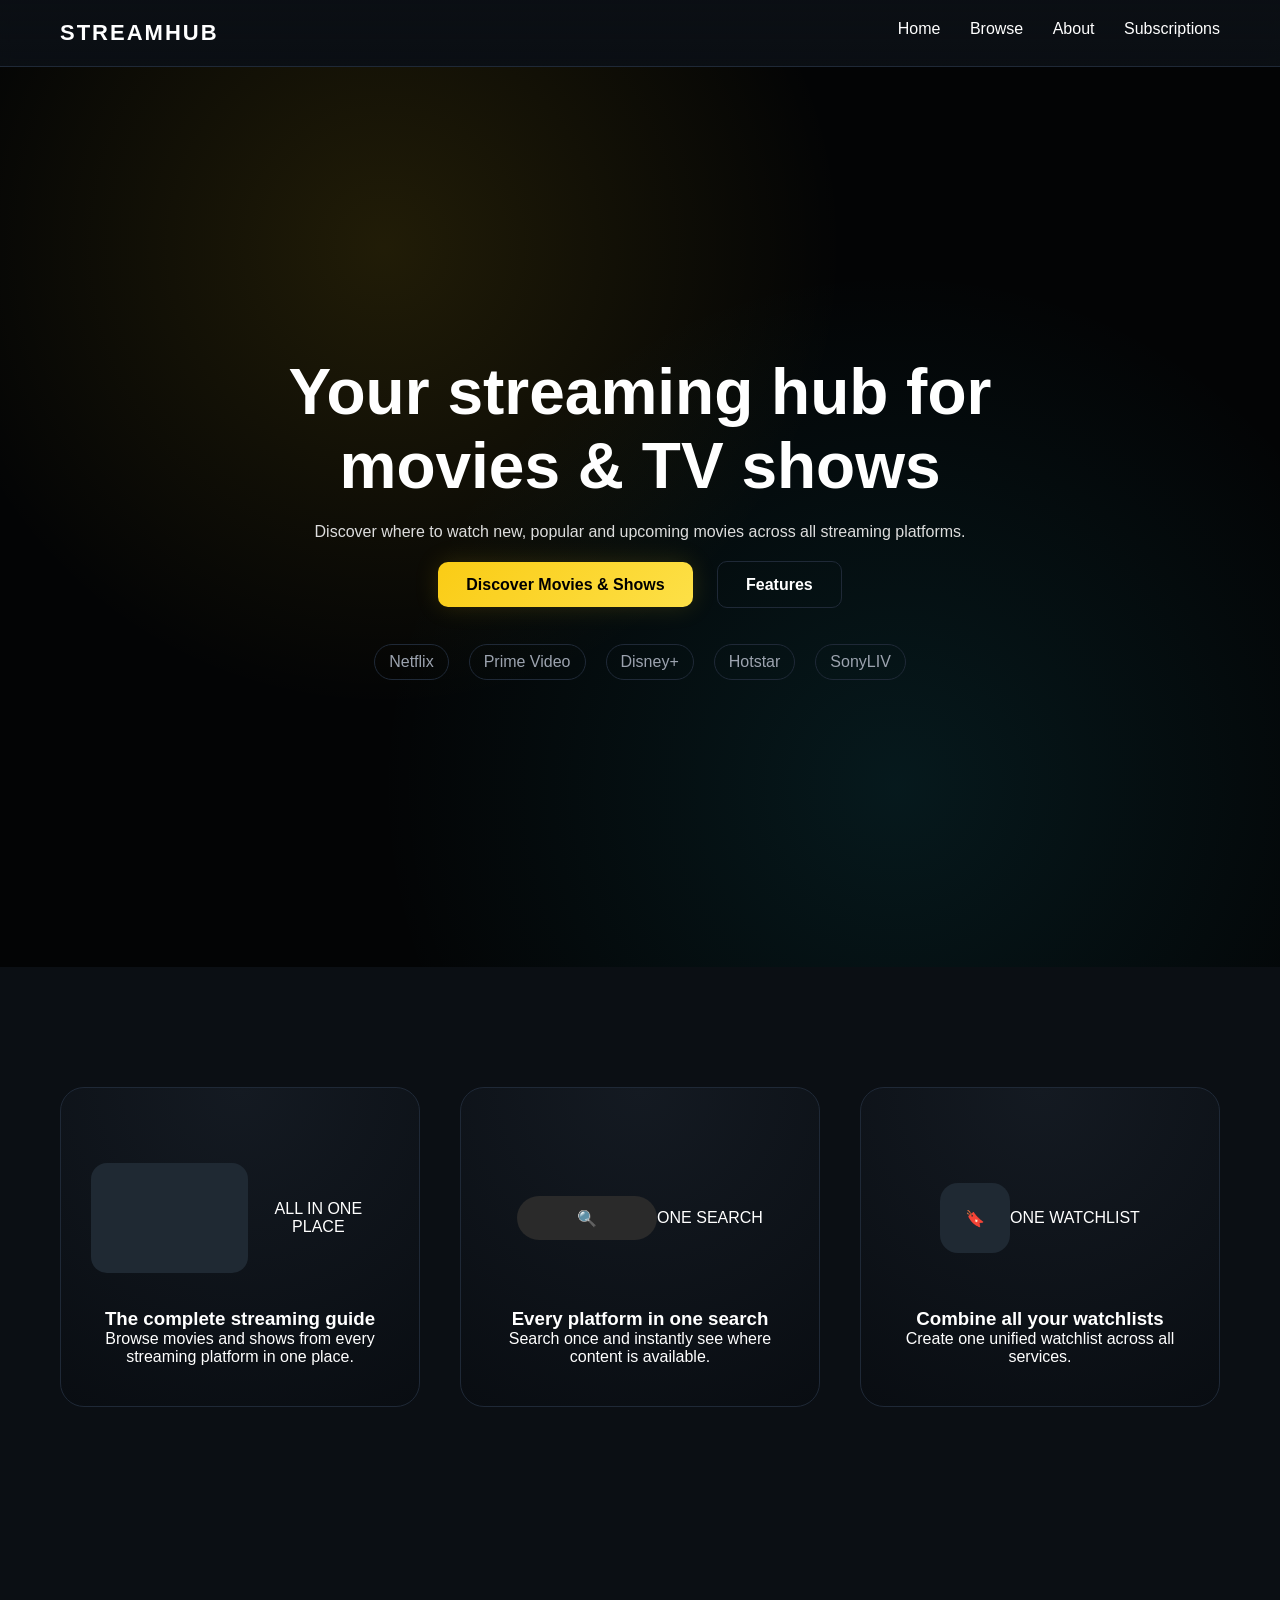
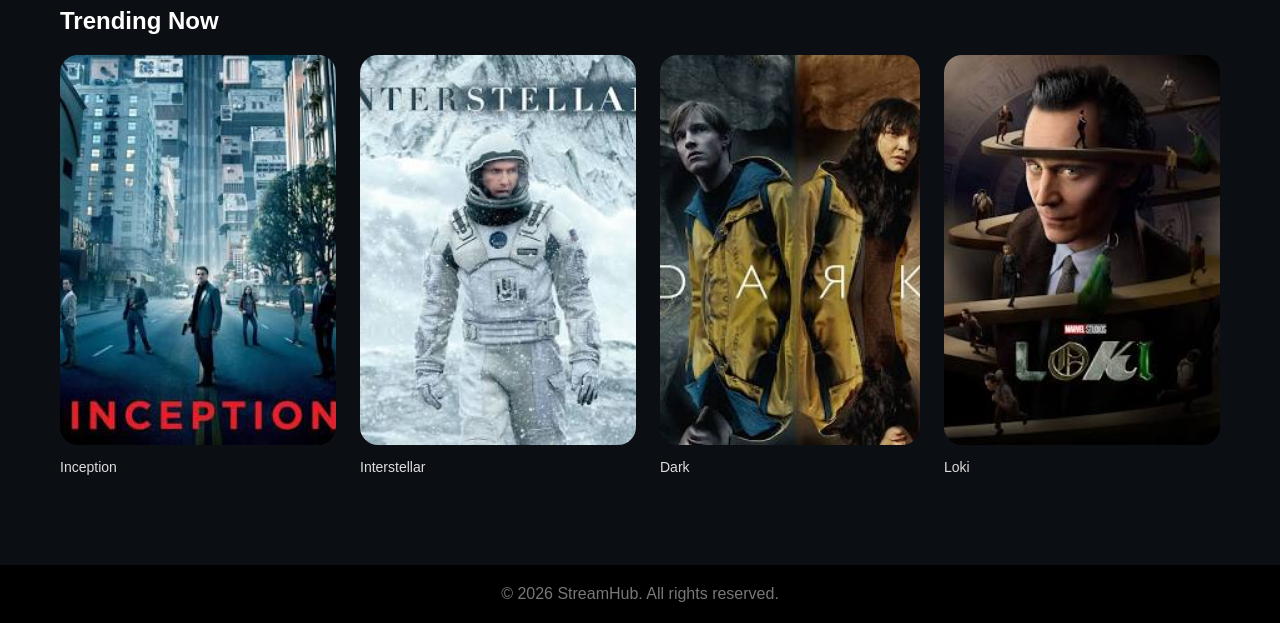
==== frontend/pages/index.html @ 0b22c200 "Fix hero background asset path" ====
<!DOCTYPE html>
<html lang="en">

<head>
  <meta charset="UTF-8">
  <title>StreamHub | Home</title>
  <link rel="stylesheet" href="../css/style.css">
</head>

<body>

  <header class="navbar">
    <div class="logo">STREAMHUB</div>

    <nav>
      <a href="index.html">Home</a>
      <a href="browse.html">Browse</a>
      <a href="about.html">About</a>
      <a href="subscriptions.html">Subscriptions</a>
    </nav>
  </header>

  <section class="hero hero-home">

    <div class="hero-content">

      <h1>Your streaming hub for<br>movies & TV shows</h1>

      <p>
        Discover where to watch new, popular and upcoming movies
        across all streaming platforms.
      </p>

      <div class="hero-buttons">
        <a href="browse.html" class="btn primary">Discover Movies & Shows</a>
        <a href="#features" class="btn secondary">Features</a>
      </div>

      <div class="platform-logos">
        <span>Netflix</span>
        <span>Prime Video</span>
        <span>Disney+</span>
        <span>Hotstar</span>
        <span>SonyLIV</span>
      </div>

    </div>

  </section>

  <section id="features" class="features-section">

    <div class="features-grid">

      <div class="feature-card">
        <div class="feature-media">
          <div class="media-stack"></div>
          <span class="badge">ALL IN ONE PLACE</span>
        </div>

        <h3>The complete streaming guide</h3>

        <p>
          Browse movies and shows from every streaming platform in one place.
        </p>
      </div>


      <div class="feature-card">
        <div class="feature-media">
          <div class="search-pill">🔍</div>
          <span class="badge">ONE SEARCH</span>
        </div>

        <h3>Every platform in one search</h3>

        <p>
          Search once and instantly see where content is available.
        </p>
      </div>


      <div class="feature-card">
        <div class="feature-media">
          <div class="bookmark">🔖</div>
          <span class="badge">ONE WATCHLIST</span>
        </div>

        <h3>Combine all your watchlists</h3>

        <p>
          Create one unified watchlist across all services.
        </p>
      </div>

    </div>

  </section>


  <section class="movies">

    <h2>Trending Now</h2>

    <div class="movie-grid">

      <div class="movie-card">
        <img src="../assets/images/inception.jpg">
        <p>Inception</p>
      </div>

      <div class="movie-card">
        <img src="../assets/images/interstellar.jpeg">
        <p>Interstellar</p>
      </div>

      <div class="movie-card">
        <img src="../assets/images/dark.jpeg">
        <p>Dark</p>
      </div>

      <div class="movie-card">
        <img src="../assets/images/loki.jpeg">
        <p>Loki</p>
      </div>

    </div>

  </section>


  <footer>
    <p>© 2026 StreamHub. All rights reserved.</p>
  </footer>

  <script src="../js/script.js"></script>

</body>

</html>
---- frontend/css/style.css ----
:root {
  --bg-main: #0b0f14;
  --bg-secondary: #0f1720;
  --card-bg: radial-gradient(circle at top, #141a22, #090d12);

  --accent-primary: #facc15;
  --accent-secondary: #22d3ee;

  --text-main: #ffffff;
  --text-muted: #9ca3af;

  --border-soft: #1f2937;
  --glow-soft: rgba(250, 204, 21, 0.15);
}

* {
  margin: 0;
  padding: 0;
  box-sizing: border-box;
}

html {
  scroll-behavior: smooth;
}

body {
  background: var(--bg-main);
  color: var(--text-main);
  font-family: Arial, sans-serif;
}

/* NAVBAR */
.navbar {
  display: flex;
  justify-content: space-between;
  padding: 20px 60px;
  background: linear-gradient(
    to bottom,
    rgba(11, 15, 20, 0.95),
    rgba(11, 15, 20, 0.7)
  );
  backdrop-filter: blur(6px);
  border-bottom: 1px solid var(--border-soft);
}

.logo {
  font-size: 22px;
  font-weight: bold;
  letter-spacing: 2px;
}

.navbar a {
  color: #fff;
  text-decoration: none;
  margin-left: 25px;
  position: relative;
}

.navbar a::after {
  content: "";
  position: absolute;
  left: 0;
  bottom: -4px;
  width: 0;
  height: 2px;
  background: var(--accent-primary);
  transition: 0.3s;
}

.navbar a:hover::after {
  width: 100%;
}

/* HERO */
.hero-home {
  position: relative;
  height: 100vh;
  background: url("../assets/images/hero-bg.jpg") center/cover no-repeat;
  display: flex;
  align-items: center;
  justify-content: center;
}

.hero-home::before {
  content: "";
  position: absolute;
  inset: 0;
  background:
    radial-gradient(circle at 30% 20%, rgba(250, 204, 21, 0.12), transparent 40%),
    radial-gradient(circle at 70% 80%, rgba(34, 211, 238, 0.10), transparent 45%),
    rgba(0, 0, 0, 0.75);
}

.hero-content {
  position: relative;
  text-align: center;
  max-width: 900px;
  padding: 0 20px;
}

.hero-content h1 {
  font-size: clamp(40px, 6vw, 64px);
}

.hero-content p {
  margin-top: 20px;
  color: #ddd;
}

.hero-buttons {
  margin-top: 35px;
}

.btn {
  padding: 14px 28px;
  border-radius: 10px;
  font-weight: bold;
  text-decoration: none;
  margin: 0 10px;
  transition: 0.3s;
}

.primary {
  background: linear-gradient(135deg, var(--accent-primary), #fde047);
  color: #000;
  box-shadow: 0 0 25px var(--glow-soft);
}

.secondary {
  border: 1px solid var(--border-soft);
  color: #fff;
}

/* PLATFORM LOGOS */
.platform-logos {
  margin-top: 50px;
  display: flex;
  gap: 20px;
  justify-content: center;
  flex-wrap: wrap;
}

.platform-logos span {
  padding: 8px 14px;
  border: 1px solid var(--border-soft);
  border-radius: 20px;
  color: var(--text-muted);
}

/* FEATURES */
.features-section {
  padding: 120px 60px;
}

.features-grid {
  display: grid;
  grid-template-columns: repeat(auto-fit, minmax(280px, 1fr));
  gap: 40px;
}

.feature-card {
  background: var(--card-bg);
  border: 1px solid var(--border-soft);
  border-radius: 24px;
  padding: 40px 30px;
  text-align: center;
  transition: 0.3s;
}

.feature-card:hover {
  transform: translateY(-6px);
  box-shadow: 0 0 30px var(--glow-soft);
}

.feature-media {
  height: 180px;
  display: flex;
  align-items: center;
  justify-content: center;
}

.media-stack {
  width: 160px;
  height: 110px;
  background: #1f2933;
  border-radius: 16px;
}

.search-pill {
  width: 140px;
  height: 44px;
  border-radius: 999px;
  background: #2a2a2a;
  display: flex;
  align-items: center;
  justify-content: center;
}

.bookmark {
  width: 70px;
  height: 70px;
  border-radius: 18px;
  background: #1f2933;
  display: flex;
  align-items: center;
  justify-content: center;
}

/* MOVIES */
/* TRENDING NOW */

.movies {
  padding: 80px 60px;
}

.movies h2 {
  margin-bottom: 20px;
  font-size: 24px;
}

/* Horizontal row feel */
.movie-grid {
  display: flex;
  gap: 24px;
  overflow-x: auto;
  padding-bottom: 10px;
  scrollbar-width: none; /* Firefox */
}

.movie-grid::-webkit-scrollbar {
  display: none; /* Chrome */
}

/* Movie Card */
.movie-card {
  min-width: 260px;
  cursor: pointer;
}

.movie-card img {
  width: 100%;
  height: 390px;
  object-fit: cover;
  border-radius: 18px;
  transition: transform 0.35s ease, box-shadow 0.35s ease;
}

/* Hover effect */
.movie-card:hover img {
  transform: scale(1.08);
  box-shadow: 0 20px 40px rgba(0, 0, 0, 0.6);
}

.movie-card p {
  margin-top: 10px;
  font-size: 14px;
  color: #ddd;
}

/* FOOTER */
footer {
  padding: 20px;
  background: #000;
  text-align: center;
  color: #777;
}
/* SUBSCRIPTION PAGE  */

.subs-header {
  padding: 80px 60px 40px;
  display: flex;
  justify-content: space-between;
  align-items: center;
}

.subs-header h1 {
  font-size: 42px;
}

.subs-header p {
  color: var(--text-muted);
  margin-top: 8px;
}

/* ADD BUTTON */
.add-btn {
  padding: 12px 22px;
  border-radius: 12px;
  border: none;
  font-weight: bold;
  cursor: pointer;
  background: linear-gradient(
    135deg,
    var(--accent-primary),
    #fde047
  );
  color: #000;
  box-shadow: 0 0 20px var(--glow-soft);
}

/* STATS CARDS */
.subs-stats {
  padding: 0 60px 50px;
  display: grid;
  grid-template-columns: repeat(auto-fit, minmax(240px, 1fr));
  gap: 30px;
}

.stat-card {
  background: var(--card-bg);
  border: 1px solid var(--border-soft);
  border-radius: 20px;
  padding: 30px;
}

.stat-card p {
  color: var(--text-muted);
  font-size: 14px;
}

.stat-card h2 {
  margin-top: 10px;
  font-size: 32px;
}

/* SUBSCRIPTION GRID */
.subs-grid {
  padding: 0 60px 100px;
  display: grid;
  grid-template-columns: repeat(auto-fit, minmax(280px, 1fr));
  gap: 35px;
}

/* SUBSCRIPTION CARD */
.subs-card {
  background: var(--card-bg);
  border: 1px solid var(--border-soft);
  border-radius: 22px;
  padding: 28px;
  transition: transform 0.3s, box-shadow 0.3s;
}

.subs-card:hover {
  transform: translateY(-4px);
}

.subs-card.active {
  box-shadow: 0 0 30px var(--glow-soft);
  border-color: var(--accent-secondary);
}

.subs-card h3 {
  margin-bottom: 4px;
}

.provider {
  color: var(--text-muted);
  font-size: 14px;
}

.price {
  margin-top: 12px;
  font-size: 16px;
}

.billing {
  margin-top: 6px;
  color: #8b8b8b;
  font-size: 14px;
}

/* BUTTON */
.subs-card button {
  margin-top: 18px;
  width: 100%;
  padding: 12px;
  border-radius: 12px;
  border: none;
  cursor: pointer;
  background: rgba(255,255,255,0.06);
  color: #fff;
  transition: background 0.3s;
}

.subs-card button:hover {
  background: rgba(255,255,255,0.12);
}

/* BROWSE PAGE  */

.browse-header {
  padding: 120px 60px 60px;
}

.browse-header h1 {
  font-size: 72px;
  letter-spacing: 4px;
  font-weight: 700;
}

.browse-header p {
  margin-top: 18px;
  color: var(--text-muted);
  font-size: 18px;
  max-width: 600px;
}

/* BROWSE PAGE  */

/* Force dense grid */
.content-grid {
  grid-template-columns: repeat(auto-fill, minmax(180px, 1fr));
}

/* Smaller browse cards */
.content-card {
  max-width: 200px;
}

/* Browse poster size */
.content-card img {
  height: 270px;
  object-fit: cover;
  border-radius: 14px;
}

/* Center grid so no empty right side */
.content-grid {
  justify-content: start;
}

/* FILTERS CONTAINER */
.filters {
  margin: 0 60px;
  padding: 30px;
  border: 1px solid var(--border-soft);
  border-radius: 20px;
  background: linear-gradient(
    to bottom,
    rgba(15, 23, 32, 0.6),
    rgba(11, 15, 20, 0.9)
  );
}

/* FILTER HEADER */
.filters-title {
  display: flex;
  align-items: center;
  gap: 12px;
  margin-bottom: 25px;
}

.filters-title h3 {
  letter-spacing: 2px;
  font-size: 16px;
}

.filter-icon {
  font-size: 18px;
  opacity: 0.8;
}

/* FILTER ROW */
.filter-row {
  display: grid;
  grid-template-columns: 1.4fr 1fr 1fr 1fr;
  gap: 20px;
}

/* INPUTS */
.filters input,
.filters select {
  height: 46px;
  background: rgba(0, 0, 0, 0.7);
  border: 1px solid var(--border-soft);
  border-radius: 12px;
  color: #fff;
  padding: 0 16px;
  font-size: 14px;
}

.filters input::placeholder {
  color: #9ca3af;
}

/* RESULT COUNT */
#resultCount {
  margin-top: 20px;
  font-size: 14px;
  color: var(--text-muted);
}

/* CONTENT GRID (POSTERS) */
.content-grid {
  padding: 60px;
  display: grid;
  grid-template-columns: repeat(auto-fill, minmax(220px, 1fr));
  gap: 30px;
}

.content-card img {
  width: 100%;
  border-radius: 16px;
  transition: transform 0.3s;
}

.content-card:hover img {
  transform: scale(1.06);
}
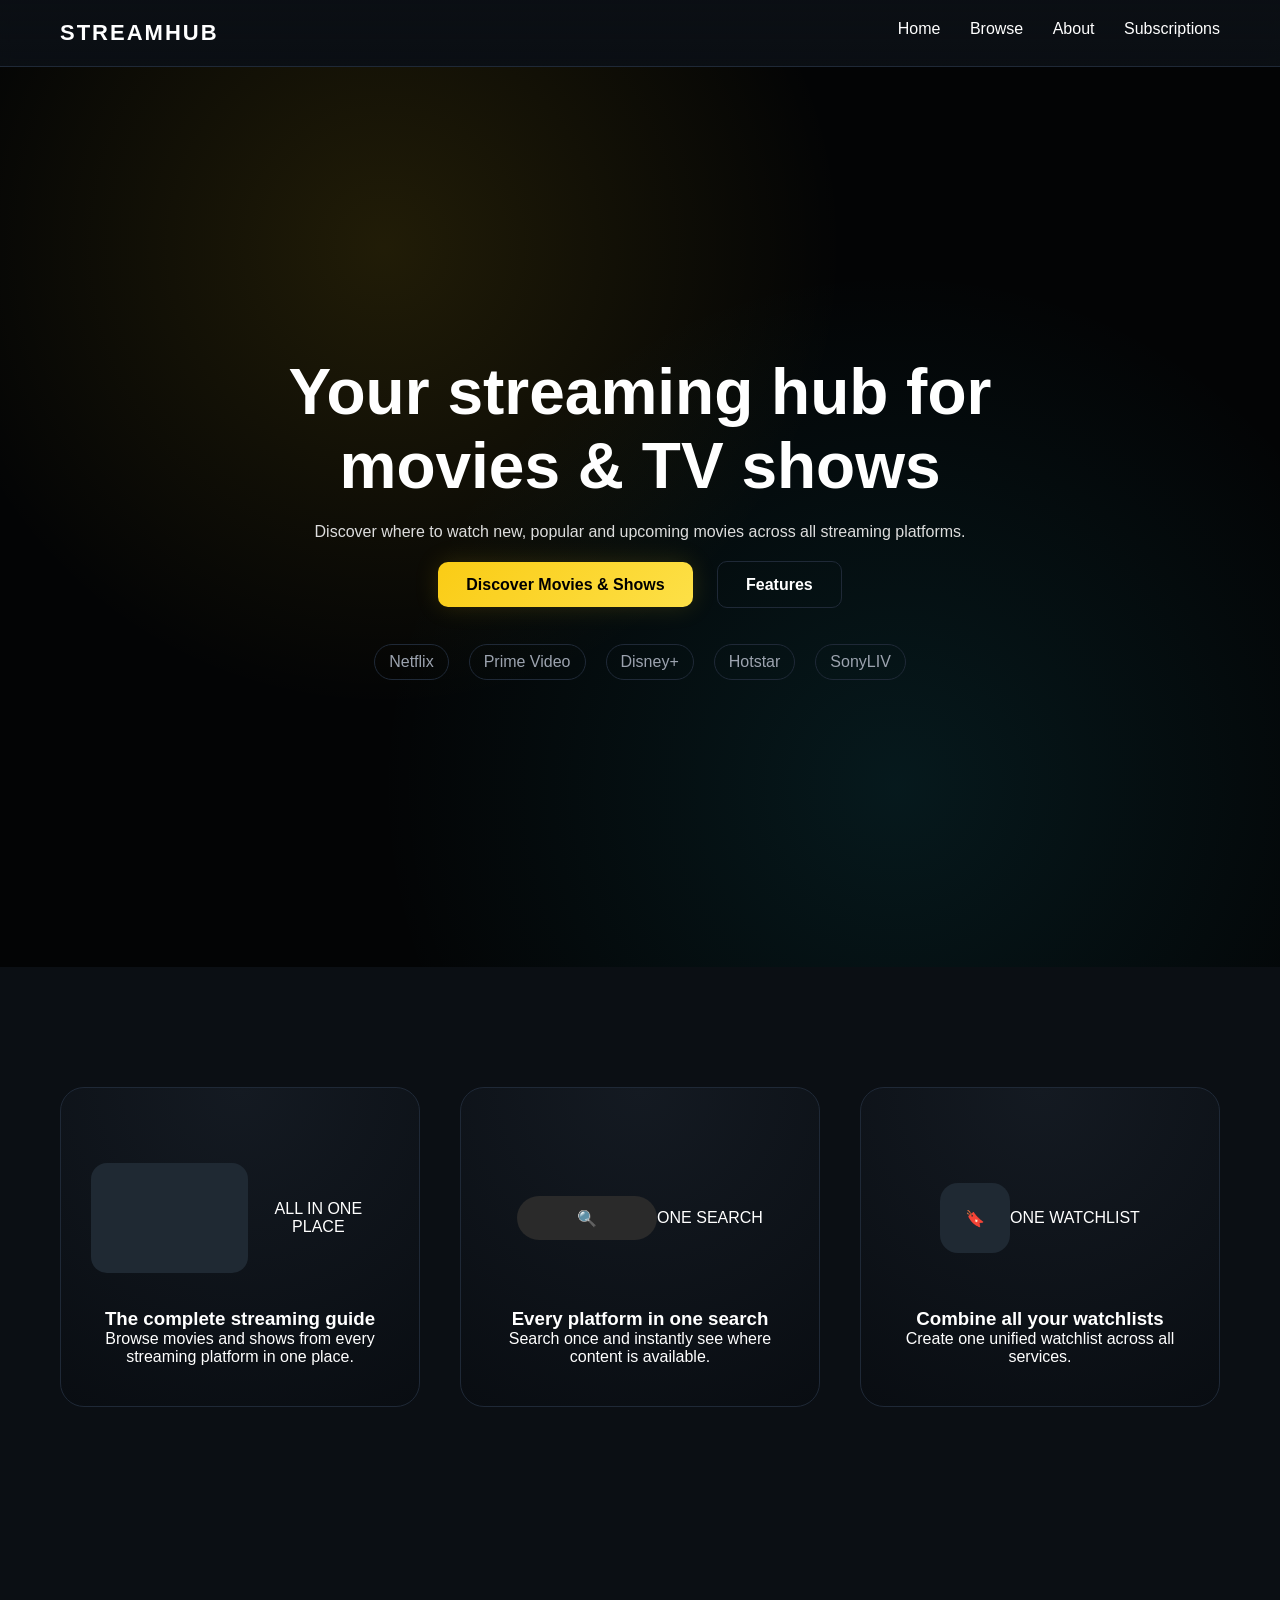
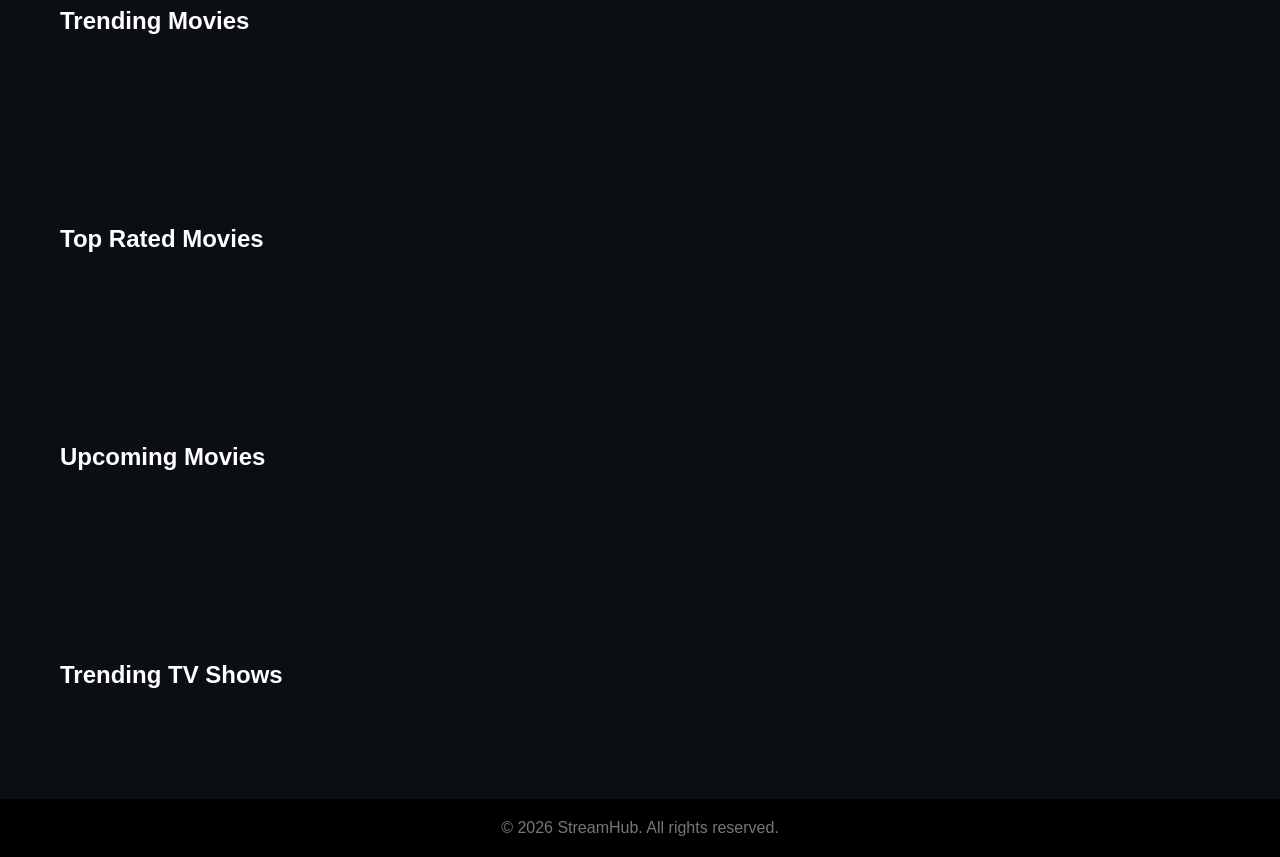
==== commit e39921a6: "Add top rated, upcoming movies and watchlist page" ====
--- a/frontend/pages/index.html
+++ b/frontend/pages/index.html
@@ -9,6 +9,7 @@
 
 <body>
 
+  <!-- NAVBAR -->
   <header class="navbar">
     <div class="logo">STREAMHUB</div>
 
@@ -20,6 +21,8 @@
     </nav>
   </header>
 
+
+  <!-- HERO -->
   <section class="hero hero-home">
 
     <div class="hero-content">
@@ -48,6 +51,8 @@
 
   </section>
 
+
+  <!-- FEATURES -->
   <section id="features" class="features-section">
 
     <div class="features-grid">
@@ -98,40 +103,44 @@
   </section>
 
 
+  <!-- TRENDING MOVIES -->
   <section class="movies">
 
-    <h2>Trending Now</h2>
+    <h2>Trending Movies</h2>
 
-    <div class="movie-grid">
+    <div id="movieTrending" class="movie-grid">
+      <!-- Filled dynamically by TMDB API -->
+    </div>
 
-      <div class="movie-card">
-        <img src="../assets/images/inception.jpg">
-        <p>Inception</p>
-      </div>
+  </section>
 
-      <div class="movie-card">
-        <img src="../assets/images/interstellar.jpeg">
-        <p>Interstellar</p>
-      </div>
+<section class="movies">
+  <h2>Top Rated Movies</h2>
+  <div id="topRated" class="movie-grid"></div>
+</section>
 
-      <div class="movie-card">
-        <img src="../assets/images/dark.jpeg">
-        <p>Dark</p>
-      </div>
+<section class="movies">
+  <h2>Upcoming Movies</h2>
+  <div id="upcomingMovies" class="movie-grid"></div>
+</section>
 
-      <div class="movie-card">
-        <img src="../assets/images/loki.jpeg">
-        <p>Loki</p>
-      </div>
+  <!-- TRENDING TV -->
+  <section class="movies">
 
+    <h2>Trending TV Shows</h2>
+
+    <div id="tvTrending" class="movie-grid">
+      <!-- Filled dynamically by TMDB API -->
     </div>
 
   </section>
 
 
+  <!-- FOOTER -->
   <footer>
     <p>© 2026 StreamHub. All rights reserved.</p>
   </footer>
+
 
   <script src="../js/script.js"></script>
 
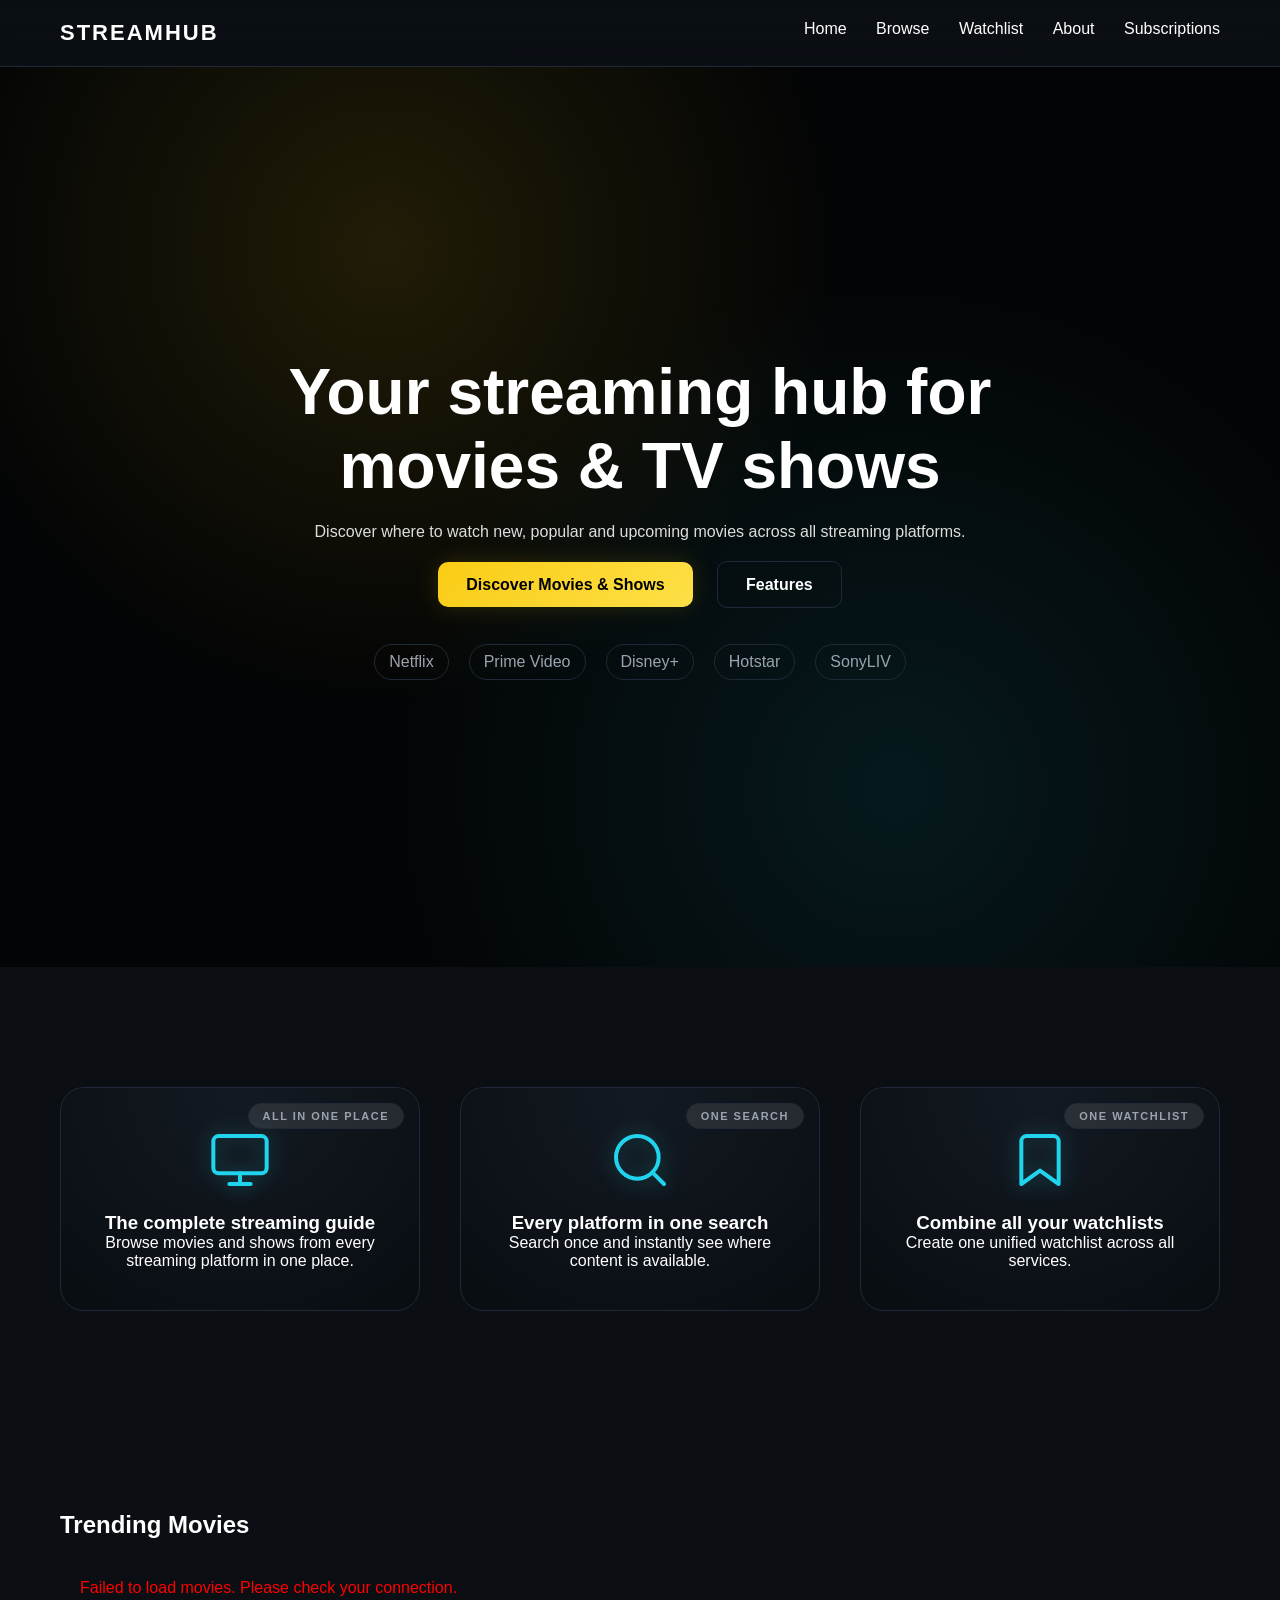
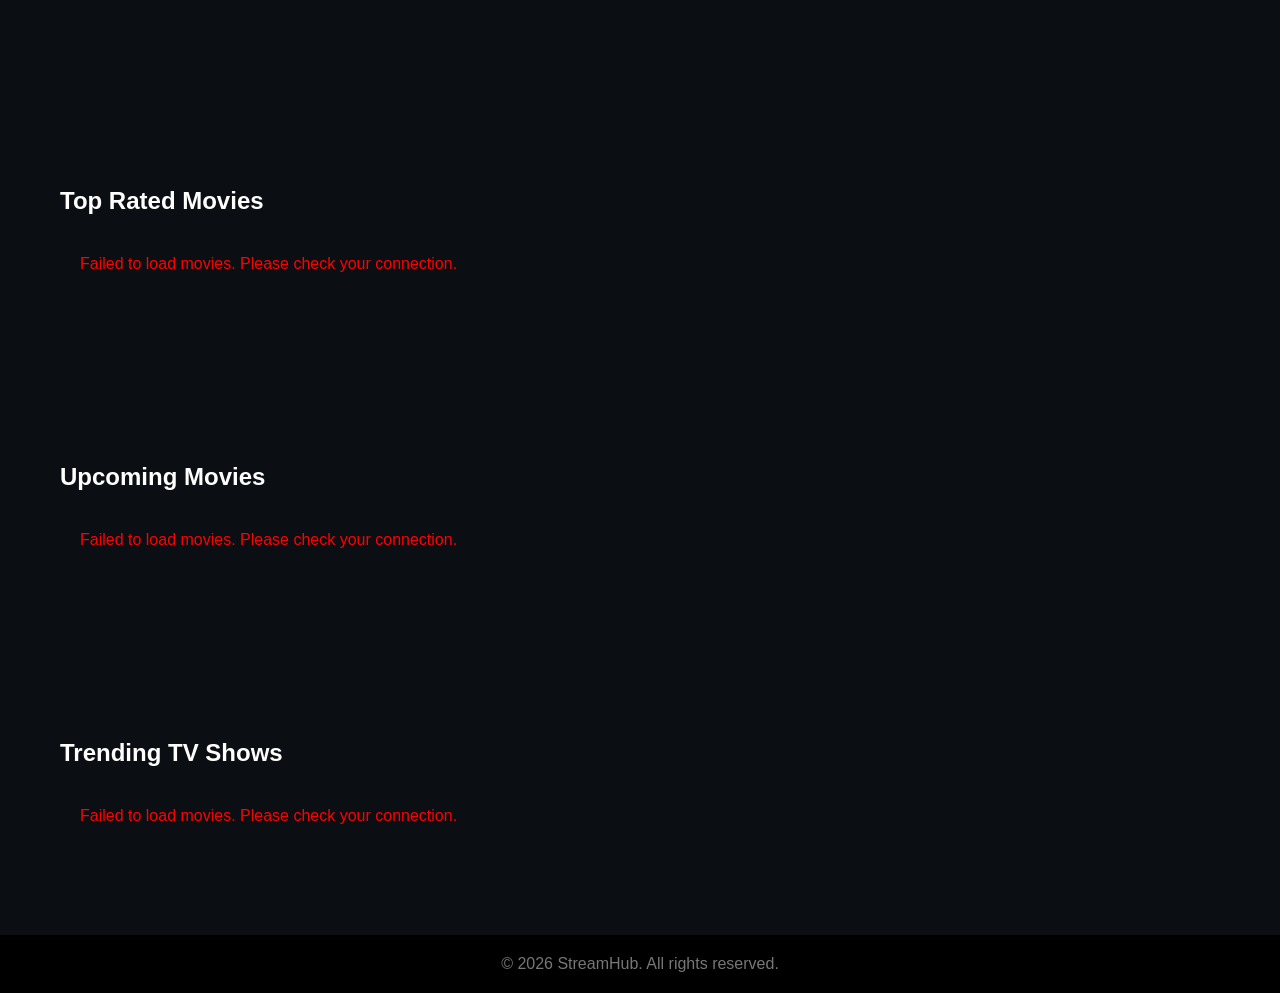
==== commit 4500576f: "modify JS logic and update HTML structure" ====
--- a/frontend/pages/index.html
+++ b/frontend/pages/index.html
@@ -10,16 +10,7 @@
 <body>
 
   <!-- NAVBAR -->
-  <header class="navbar">
-    <div class="logo">STREAMHUB</div>
-
-    <nav>
-      <a href="index.html">Home</a>
-      <a href="browse.html">Browse</a>
-      <a href="about.html">About</a>
-      <a href="subscriptions.html">Subscriptions</a>
-    </nav>
-  </header>
+  <custom-navbar></custom-navbar>
 
 
   <!-- HERO -->
@@ -59,7 +50,11 @@
 
       <div class="feature-card">
         <div class="feature-media">
-          <div class="media-stack"></div>
+          <svg class="feature-icon" xmlns="http://www.w3.org/2000/svg" width="64" height="64" viewBox="0 0 24 24" fill="none" stroke="currentColor" stroke-width="1.5" stroke-linecap="round" stroke-linejoin="round">
+            <rect x="2" y="3" width="20" height="14" rx="2" ry="2"></rect>
+            <line x1="8" y1="21" x2="16" y2="21"></line>
+            <line x1="12" y1="17" x2="12" y2="21"></line>
+          </svg>
           <span class="badge">ALL IN ONE PLACE</span>
         </div>
 
@@ -73,7 +68,10 @@
 
       <div class="feature-card">
         <div class="feature-media">
-          <div class="search-pill">🔍</div>
+          <svg class="feature-icon" xmlns="http://www.w3.org/2000/svg" width="64" height="64" viewBox="0 0 24 24" fill="none" stroke="currentColor" stroke-width="1.5" stroke-linecap="round" stroke-linejoin="round">
+            <circle cx="11" cy="11" r="8"></circle>
+            <line x1="21" y1="21" x2="16.65" y2="16.65"></line>
+          </svg>
           <span class="badge">ONE SEARCH</span>
         </div>
 
@@ -87,7 +85,9 @@
 
       <div class="feature-card">
         <div class="feature-media">
-          <div class="bookmark">🔖</div>
+          <svg class="feature-icon" xmlns="http://www.w3.org/2000/svg" width="64" height="64" viewBox="0 0 24 24" fill="none" stroke="currentColor" stroke-width="1.5" stroke-linecap="round" stroke-linejoin="round">
+            <path d="M19 21l-7-5-7 5V5a2 2 0 0 1 2-2h10a2 2 0 0 1 2 2z"></path>
+          </svg>
           <span class="badge">ONE WATCHLIST</span>
         </div>
 
@@ -137,11 +137,10 @@
 
 
   <!-- FOOTER -->
-  <footer>
-    <p>© 2026 StreamHub. All rights reserved.</p>
-  </footer>
+  <custom-footer></custom-footer>
 
 
+  <script src="../js/components.js"></script>
   <script src="../js/script.js"></script>
 
 </body>
--- a/frontend/css/style.css
+++ b/frontend/css/style.css
@@ -165,6 +165,8 @@
   padding: 40px 30px;
   text-align: center;
   transition: 0.3s;
+  position: relative;
+  overflow: hidden;
 }
 
 .feature-card:hover {
@@ -172,39 +174,37 @@
   box-shadow: 0 0 30px var(--glow-soft);
 }
 
-.feature-media {
-  height: 180px;
-  display: flex;
-  align-items: center;
-  justify-content: center;
-}
-
-.media-stack {
-  width: 160px;
-  height: 110px;
-  background: #1f2933;
-  border-radius: 16px;
-}
-
-.search-pill {
-  width: 140px;
-  height: 44px;
-  border-radius: 999px;
-  background: #2a2a2a;
-  display: flex;
-  align-items: center;
-  justify-content: center;
-}
-
-.bookmark {
-  width: 70px;
-  height: 70px;
-  border-radius: 18px;
-  background: #1f2933;
-  display: flex;
-  align-items: center;
-  justify-content: center;
-}
+.feature-icon {
+  width: 64px;
+  height: 64px;
+  color: var(--accent-secondary);
+  filter: drop-shadow(0 0 10px rgba(34, 211, 238, 0.4));
+  transition: transform 0.4s ease, filter 0.4s ease, color 0.4s ease;
+  margin: 0 auto 20px auto;
+  display: block;
+}
+
+.feature-card:hover .feature-icon {
+  transform: translateY(-8px) scale(1.1);
+  color: var(--accent-primary);
+  filter: drop-shadow(0 0 20px rgba(250, 204, 21, 0.6));
+}
+
+.badge {
+  position: absolute;
+  top: 15px;
+  right: 15px;
+  background: rgba(255, 255, 255, 0.1);
+  padding: 6px 14px;
+  border-radius: 20px;
+  font-size: 11px;
+  font-weight: 700;
+  letter-spacing: 1.5px;
+  color: var(--text-muted);
+  border: 1px solid var(--border-soft);
+  backdrop-filter: blur(4px);
+}
+
 
 /* MOVIES */
 /* TRENDING NOW */
@@ -506,4 +506,212 @@
 
 .content-card:hover img {
   transform: scale(1.06);
+}
+
+/* ABOUT PAGE */
+.about-section {
+  padding: 140px 60px 80px;
+  min-height: calc(100vh - 200px);
+  display: flex;
+  justify-content: center;
+  align-items: center;
+}
+
+.about-container {
+  max-width: 800px;
+  background: var(--card-bg);
+  border: 1px solid var(--border-soft);
+  border-radius: 24px;
+  padding: 60px;
+  box-shadow: 0 20px 50px rgba(0, 0, 0, 0.5);
+}
+
+.about-header {
+  text-align: center;
+  margin-bottom: 40px;
+}
+
+.about-header h1 {
+  font-size: 48px;
+  letter-spacing: 2px;
+  margin-bottom: 15px;
+  background: linear-gradient(135deg, var(--accent-primary), var(--accent-secondary));
+  background-clip: text;
+  -webkit-background-clip: text;
+  -webkit-text-fill-color: transparent;
+}
+
+.about-header .subtitle {
+  font-size: 18px;
+  color: var(--text-muted);
+}
+
+.about-content p {
+  font-size: 18px;
+  line-height: 1.8;
+  color: #ddd;
+  margin-bottom: 25px;
+  text-align: center;
+}
+
+/* MOVIE DETAILS PAGE */
+.movie-hero {
+  width: 100%;
+  height: 60vh;
+  min-height: 400px;
+  background-size: cover;
+  background-position: top center;
+  position: relative;
+  z-index: 0;
+}
+
+.movie-hero::after {
+  content: "";
+  position: absolute;
+  inset: 0;
+  background: linear-gradient(to top, var(--bg-main) 0%, rgba(11,15,20,0.8) 40%, rgba(11,15,20,0.3) 100%);
+}
+
+.movie-details {
+  max-width: 1200px;
+  margin: 0 auto;
+  padding: 0 60px;
+  position: relative;
+  z-index: 10;
+}
+
+.movie-detail-layout {
+  display: flex;
+  gap: 40px;
+  align-items: flex-start;
+  margin-top: -150px;
+  position: relative;
+  background: var(--card-bg);
+  padding: 40px;
+  border-radius: 24px;
+  box-shadow: 0 20px 50px rgba(0,0,0,0.5);
+  border: 1px solid var(--border-soft);
+}
+
+.movie-poster {
+  border-radius: 16px;
+  box-shadow: 0 10px 30px rgba(0,0,0,0.8);
+  width: 300px;
+  flex-shrink: 0;
+}
+
+.movie-actions {
+  display: flex;
+  align-items: center;
+}
+
+@media (max-width: 768px) {
+  .movie-detail-layout {
+    flex-direction: column;
+    margin-top: -80px;
+    padding: 20px;
+  }
+  .movie-poster {
+    width: 100%;
+    max-width: 300px;
+    margin: 0 auto;
+  }
+  .movie-actions {
+    flex-direction: column;
+    gap: 15px;
+    width: 100%;
+  }
+  .movie-actions button {
+    width: 100%;
+  }
+}
+
+
+.cast-section, .trailer-section, .providers-section, .recommendations-section {
+  max-width: 1200px;
+  margin: 60px auto;
+  padding: 0 60px;
+}
+
+.cast-section h2, .trailer-section h2, .providers-section h2, .recommendations-section h2 {
+  font-size: 28px;
+  margin-bottom: 25px;
+  border-bottom: 1px solid var(--border-soft);
+  padding-bottom: 10px;
+  display: inline-block;
+}
+
+.cast-grid {
+  display: grid;
+  grid-template-columns: repeat(auto-fill, minmax(130px, 1fr));
+  gap: 20px;
+}
+
+.cast-card img {
+  width: 100%;
+  height: 180px;
+  object-fit: cover;
+  border-radius: 12px;
+  transition: transform 0.3s ease;
+}
+
+.cast-card:hover img {
+  transform: scale(1.05);
+}
+
+.providers {
+  display: flex;
+  gap: 20px;
+  flex-wrap: wrap;
+}
+
+.providers img {
+  width: 60px;
+  border-radius: 12px;
+  box-shadow: 0 4px 15px rgba(0,0,0,0.5);
+  transition: transform 0.3s ease;
+}
+
+.providers img:hover {
+  transform: translateY(-5px);
+}
+
+/* CUSTOM TOAST NOTIFICATIONS */
+#toast-container {
+  position: fixed;
+  bottom: 30px;
+  right: 30px;
+  z-index: 9999;
+  display: flex;
+  flex-direction: column;
+  gap: 15px;
+}
+
+.toast {
+  background: rgba(11, 15, 20, 0.95);
+  color: #fff;
+  padding: 15px 25px;
+  border-radius: 12px;
+  box-shadow: 0 10px 30px rgba(0, 0, 0, 0.8);
+  border: 1px solid var(--border-soft);
+  display: flex;
+  align-items: center;
+  gap: 12px;
+  font-weight: 500;
+  transform: translateX(120%);
+  opacity: 0;
+  transition: all 0.4s cubic-bezier(0.68, -0.55, 0.265, 1.55);
+}
+
+.toast.show {
+  transform: translateX(0);
+  opacity: 1;
+}
+
+.toast.success {
+  border-left: 4px solid var(--accent-primary);
+}
+
+.toast.error {
+  border-left: 4px solid #ef4444;
 }
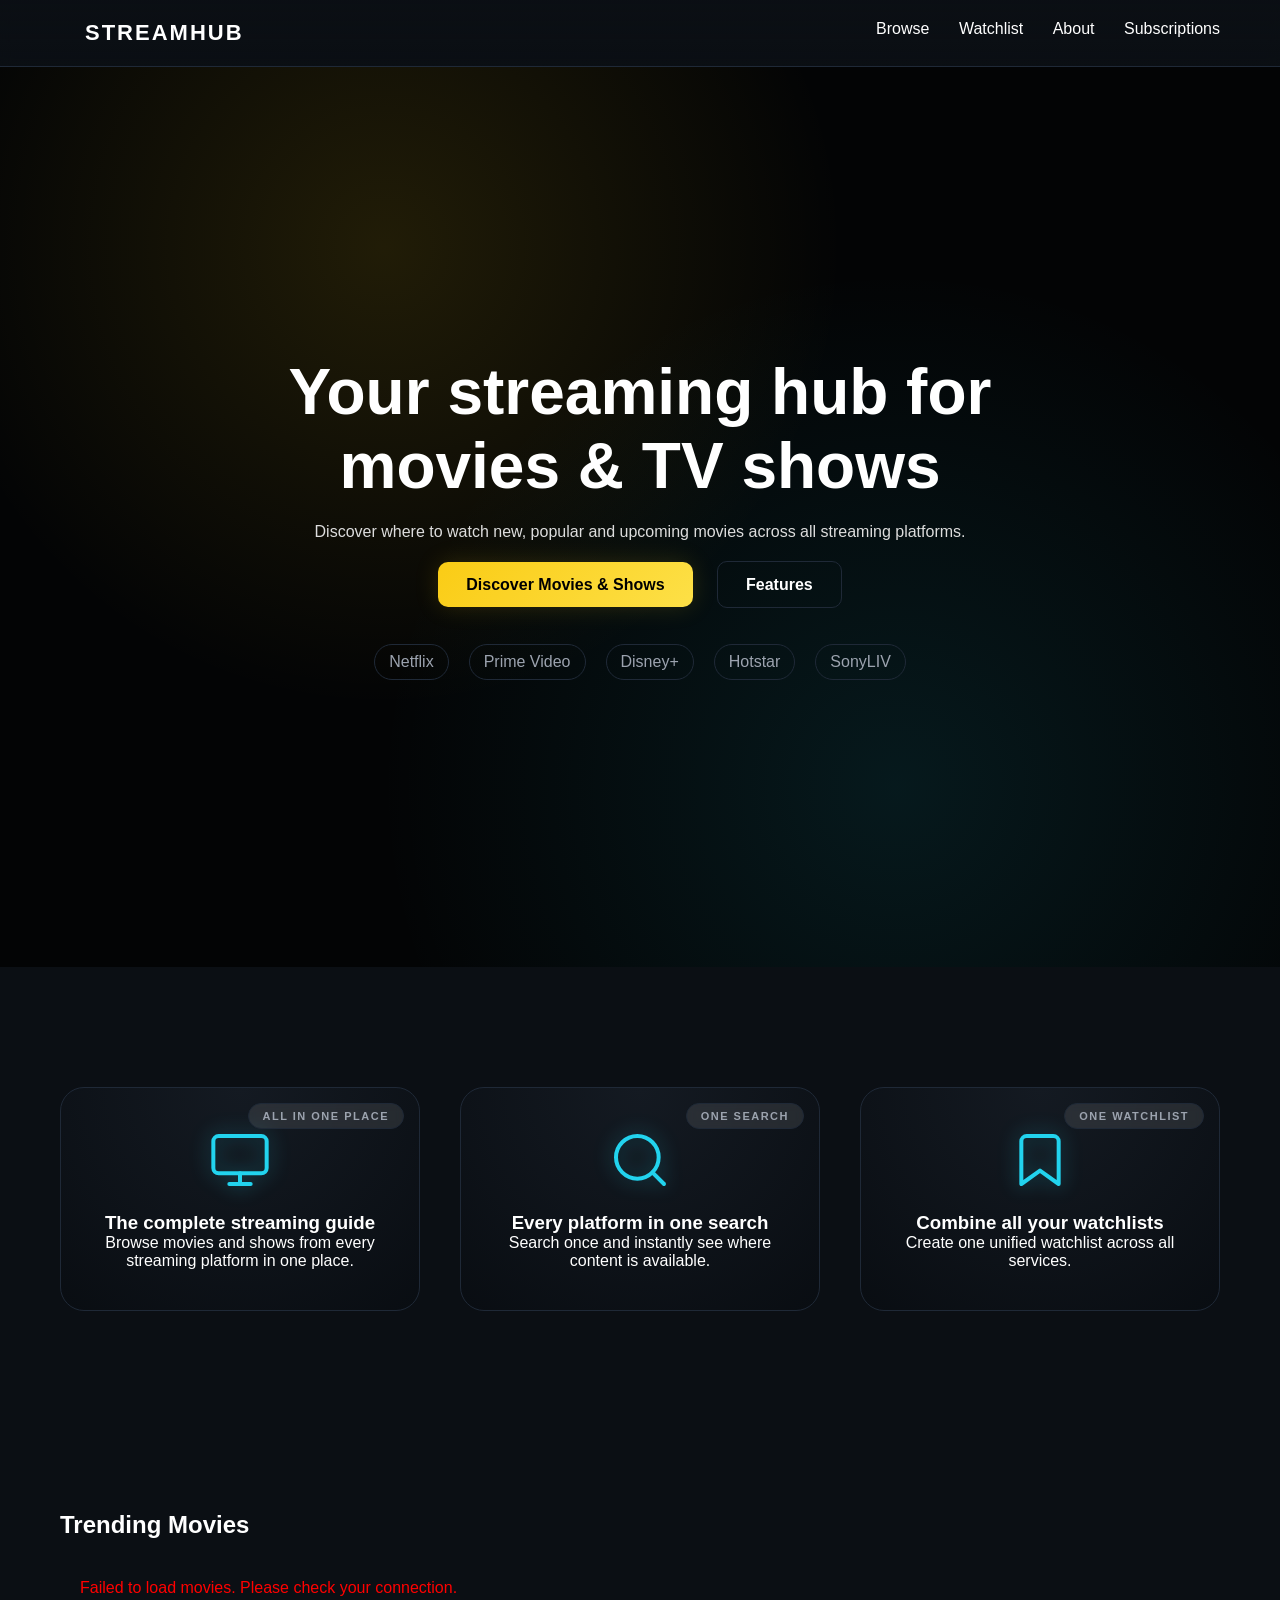
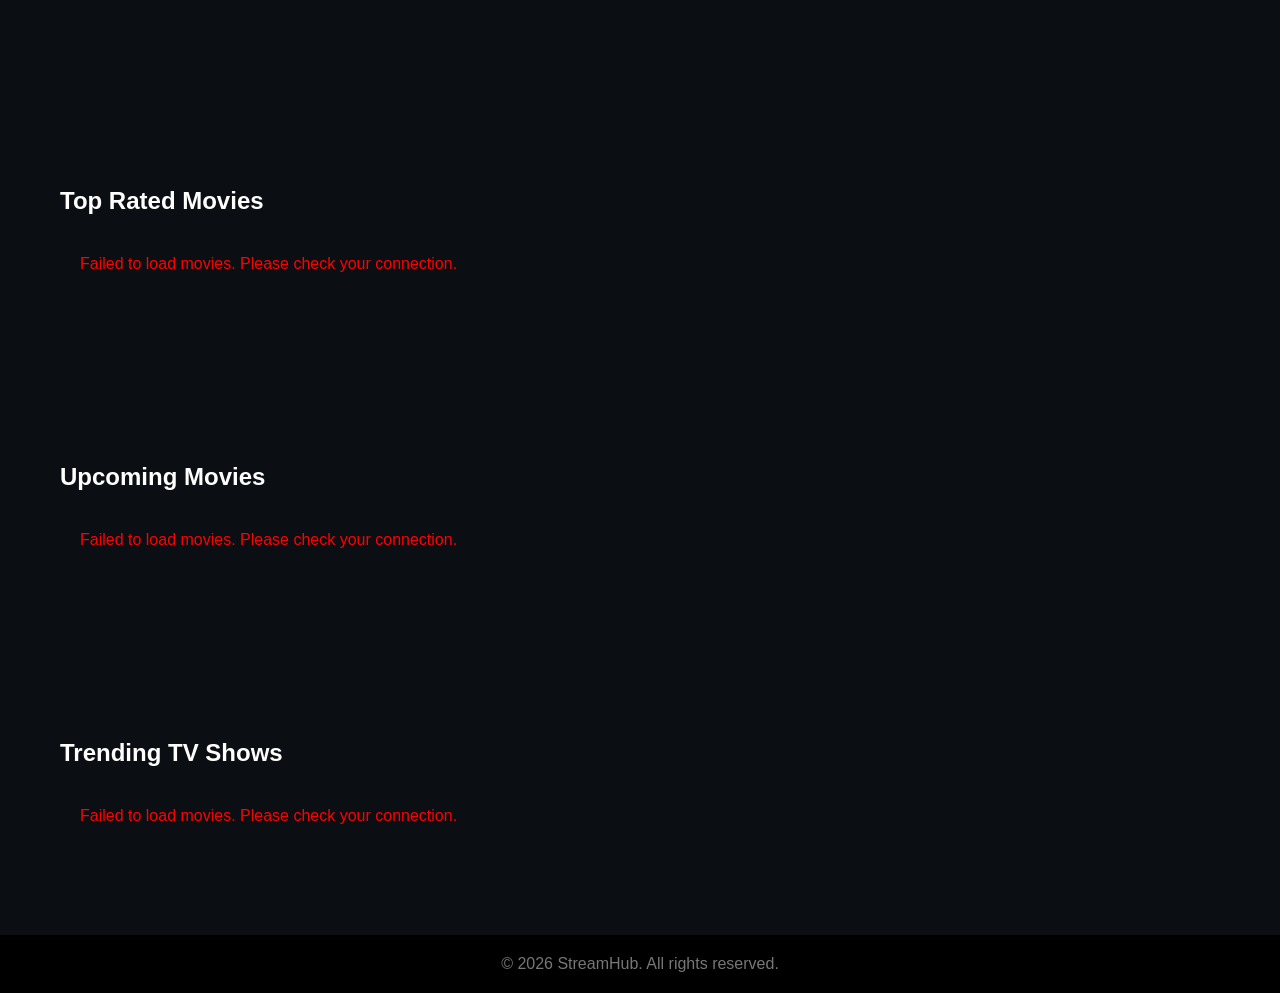
==== commit 57a5017a: "Refactor frontend into page modules and fix browse providers" ====
--- a/frontend/pages/index.html
+++ b/frontend/pages/index.html
@@ -141,8 +141,8 @@
 
 
   <script src="../js/components.js"></script>
-  <script src="../js/script.js"></script>
+  <script type="module" src="../js/pages/home.js"></script>
 
 </body>
 
-</html>+</html>
